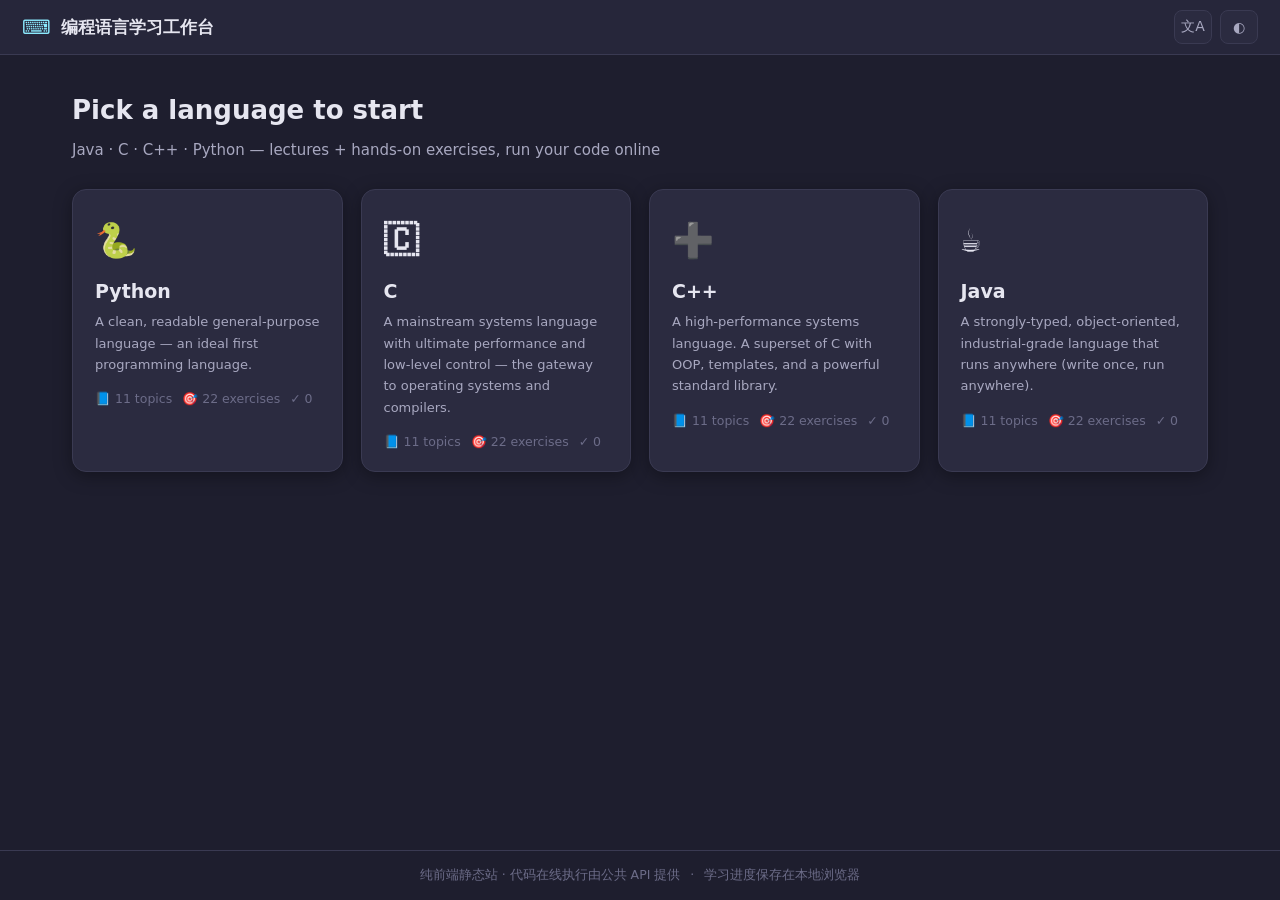
==== index.html @ d4c37d05 "refactor(content): 88 题三级提示改为引导式，不再直接给答案 - 提示①思路级：纯引导提问，不出现任何代码/API 名/字面答案 - 提示②语法级：语法骨架+占位词+易错点，核心内" ====
<!DOCTYPE html>
<html lang="zh-CN" data-theme="dark">
<head>
  <meta charset="UTF-8">
  <meta name="viewport" content="width=device-width, initial-scale=1.0">
  <meta name="description" content="Java / C / C++ / Python 交互式学习工作台 — 讲解 + 在线实战训练">
  <title>编程语言学习工作台 · Polyglot Lab</title>
  <link rel="icon" type="image/svg+xml" href="favicon.svg">
  <link rel="stylesheet" href="vendor/codemirror/codemirror.min.css">
  <link rel="stylesheet" href="vendor/codemirror/dracula.min.css">
  <link rel="stylesheet" href="style.css?v=20260908b">
</head>
<body>
  <header class="topbar">
    <a class="brand" href="#/">
      <span class="brand-icon" aria-hidden="true">⌨</span>
      <span class="brand-name" data-i18n="nav.appName">编程语言学习工作台</span>
    </a>
    <nav class="topbar-actions">
      <button id="btn-lang" class="icon-btn" title="中文 / EN" aria-label="language">文A</button>
      <button id="btn-theme" class="icon-btn" title="Theme" aria-label="theme">◐</button>
    </nav>
  </header>

  <main id="app" class="app"></main>

  <footer class="footer">
    <span data-i18n="footer.note">纯前端静态站 · 代码在线执行由公共 API 提供</span>
    <span class="footer-sep">·</span>
    <span data-i18n="footer.progressLocal">学习进度保存在本地浏览器</span>
  </footer>

  <!-- CodeMirror 5 vendored（加载失败自动降级为 textarea） -->
  <script src="vendor/codemirror/codemirror.min.js"></script>
  <script src="vendor/codemirror/clike.min.js"></script>
  <script src="vendor/codemirror/python.min.js"></script>

  <script type="module" src="js/main.js?v=20260908b"></script>
</body>
</html>
---- vendor/codemirror/codemirror.min.css ----
.CodeMirror{font-family:monospace;height:300px;color:#000;direction:ltr}.CodeMirror-lines{padding:4px 0}.CodeMirror pre.CodeMirror-line,.CodeMirror pre.CodeMirror-line-like{padding:0 4px}.CodeMirror-gutter-filler,.CodeMirror-scrollbar-filler{background-color:#fff}.CodeMirror-gutters{border-right:1px solid #ddd;background-color:#f7f7f7;white-space:nowrap}.CodeMirror-linenumber{padding:0 3px 0 5px;min-width:20px;text-align:right;color:#999;white-space:nowrap}.CodeMirror-guttermarker{color:#000}.CodeMirror-guttermarker-subtle{color:#999}.CodeMirror-cursor{border-left:1px solid #000;border-right:none;width:0}.CodeMirror div.CodeMirror-secondarycursor{border-left:1px solid silver}.cm-fat-cursor .CodeMirror-cursor{width:auto;border:0!important;background:#7e7}.cm-fat-cursor div.CodeMirror-cursors{z-index:1}.cm-fat-cursor .CodeMirror-line::selection,.cm-fat-cursor .CodeMirror-line>span::selection,.cm-fat-cursor .CodeMirror-line>span>span::selection{background:0 0}.cm-fat-cursor .CodeMirror-line::-moz-selection,.cm-fat-cursor .CodeMirror-line>span::-moz-selection,.cm-fat-cursor .CodeMirror-line>span>span::-moz-selection{background:0 0}.cm-fat-cursor{caret-color:transparent}@-moz-keyframes blink{50%{background-color:transparent}}@-webkit-keyframes blink{50%{background-color:transparent}}@keyframes blink{50%{background-color:transparent}}.cm-tab{display:inline-block;text-decoration:inherit}.CodeMirror-rulers{position:absolute;left:0;right:0;top:-50px;bottom:0;overflow:hidden}.CodeMirror-ruler{border-left:1px solid #ccc;top:0;bottom:0;position:absolute}.cm-s-default .cm-header{color:#00f}.cm-s-default .cm-quote{color:#090}.cm-negative{color:#d44}.cm-positive{color:#292}.cm-header,.cm-strong{font-weight:700}.cm-em{font-style:italic}.cm-link{text-decoration:underline}.cm-strikethrough{text-decoration:line-through}.cm-s-default .cm-keyword{color:#708}.cm-s-default .cm-atom{color:#219}.cm-s-default .cm-number{color:#164}.cm-s-default .cm-def{color:#00f}.cm-s-default .cm-variable-2{color:#05a}.cm-s-default .cm-type,.cm-s-default .cm-variable-3{color:#085}.cm-s-default .cm-comment{color:#a50}.cm-s-default .cm-string{color:#a11}.cm-s-default .cm-string-2{color:#f50}.cm-s-default .cm-meta{color:#555}.cm-s-default .cm-qualifier{color:#555}.cm-s-default .cm-builtin{color:#30a}.cm-s-default .cm-bracket{color:#997}.cm-s-default .cm-tag{color:#170}.cm-s-default .cm-attribute{color:#00c}.cm-s-default .cm-hr{color:#999}.cm-s-default .cm-link{color:#00c}.cm-s-default .cm-error{color:red}.cm-invalidchar{color:red}.CodeMirror-composing{border-bottom:2px solid}div.CodeMirror span.CodeMirror-matchingbracket{color:#0b0}div.CodeMirror span.CodeMirror-nonmatchingbracket{color:#a22}.CodeMirror-matchingtag{background:rgba(255,150,0,.3)}.CodeMirror-activeline-background{background:#e8f2ff}.CodeMirror{position:relative;overflow:hidden;background:#fff}.CodeMirror-scroll{overflow:scroll!important;margin-bottom:-50px;margin-right:-50px;padding-bottom:50px;height:100%;outline:0;position:relative;z-index:0}.CodeMirror-sizer{position:relative;border-right:50px solid transparent}.CodeMirror-gutter-filler,.CodeMirror-hscrollbar,.CodeMirror-scrollbar-filler,.CodeMirror-vscrollbar{position:absolute;z-index:6;display:none;outline:0}.CodeMirror-vscrollbar{right:0;top:0;overflow-x:hidden;overflow-y:scroll}.CodeMirror-hscrollbar{bottom:0;left:0;overflow-y:hidden;overflow-x:scroll}.CodeMirror-scrollbar-filler{right:0;bottom:0}.CodeMirror-gutter-filler{left:0;bottom:0}.CodeMirror-gutters{position:absolute;left:0;top:0;min-height:100%;z-index:3}.CodeMirror-gutter{white-space:normal;height:100%;display:inline-block;vertical-align:top;margin-bottom:-50px}.CodeMirror-gutter-wrapper{position:absolute;z-index:4;background:0 0!important;border:none!important}.CodeMirror-gutter-background{position:absolute;top:0;bottom:0;z-index:4}.CodeMirror-gutter-elt{position:absolute;cursor:default;z-index:4}.CodeMirror-gutter-wrapper ::selection{background-color:transparent}.CodeMirror-gutter-wrapper ::-moz-selection{background-color:transparent}.CodeMirror-lines{cursor:text;min-height:1px}.CodeMirror pre.CodeMirror-line,.CodeMirror pre.CodeMirror-line-like{-moz-border-radius:0;-webkit-border-radius:0;border-radius:0;border-width:0;background:0 0;font-family:inherit;font-size:inherit;margin:0;white-space:pre;word-wrap:normal;line-height:inherit;color:inherit;z-index:2;position:relative;overflow:visible;-webkit-tap-highlight-color:transparent;-webkit-font-variant-ligatures:contextual;font-variant-ligatures:contextual}.CodeMirror-wrap pre.CodeMirror-line,.CodeMirror-wrap pre.CodeMirror-line-like{word-wrap:break-word;white-space:pre-wrap;word-break:normal}.CodeMirror-linebackground{position:absolute;left:0;right:0;top:0;bottom:0;z-index:0}.CodeMirror-linewidget{position:relative;z-index:2;padding:.1px}.CodeMirror-rtl pre{direction:rtl}.CodeMirror-code{outline:0}.CodeMirror-gutter,.CodeMirror-gutters,.CodeMirror-linenumber,.CodeMirror-scroll,.CodeMirror-sizer{-moz-box-sizing:content-box;box-sizing:content-box}.CodeMirror-measure{position:absolute;width:100%;height:0;overflow:hidden;visibility:hidden}.CodeMirror-cursor{position:absolute;pointer-events:none}.CodeMirror-measure pre{position:static}div.CodeMirror-cursors{visibility:hidden;position:relative;z-index:3}div.CodeMirror-dragcursors{visibility:visible}.CodeMirror-focused div.CodeMirror-cursors{visibility:visible}.CodeMirror-selected{background:#d9d9d9}.CodeMirror-focused .CodeMirror-selected{background:#d7d4f0}.CodeMirror-crosshair{cursor:crosshair}.CodeMirror-line::selection,.CodeMirror-line>span::selection,.CodeMirror-line>span>span::selection{background:#d7d4f0}.CodeMirror-line::-moz-selection,.CodeMirror-line>span::-moz-selection,.CodeMirror-line>span>span::-moz-selection{background:#d7d4f0}.cm-searching{background-color:#ffa;background-color:rgba(255,255,0,.4)}.cm-force-border{padding-right:.1px}@media print{.CodeMirror div.CodeMirror-cursors{visibility:hidden}}.cm-tab-wrap-hack:after{content:''}span.CodeMirror-selectedtext{background:0 0}
---- vendor/codemirror/dracula.min.css ----
.cm-s-dracula .CodeMirror-gutters,.cm-s-dracula.CodeMirror{background-color:#282a36!important;color:#f8f8f2!important;border:none}.cm-s-dracula .CodeMirror-gutters{color:#282a36}.cm-s-dracula .CodeMirror-cursor{border-left:solid thin #f8f8f0}.cm-s-dracula .CodeMirror-linenumber{color:#6d8a88}.cm-s-dracula .CodeMirror-selected{background:rgba(255,255,255,.1)}.cm-s-dracula .CodeMirror-line::selection,.cm-s-dracula .CodeMirror-line>span::selection,.cm-s-dracula .CodeMirror-line>span>span::selection{background:rgba(255,255,255,.1)}.cm-s-dracula .CodeMirror-line::-moz-selection,.cm-s-dracula .CodeMirror-line>span::-moz-selection,.cm-s-dracula .CodeMirror-line>span>span::-moz-selection{background:rgba(255,255,255,.1)}.cm-s-dracula span.cm-comment{color:#6272a4}.cm-s-dracula span.cm-string,.cm-s-dracula span.cm-string-2{color:#f1fa8c}.cm-s-dracula span.cm-number{color:#bd93f9}.cm-s-dracula span.cm-variable{color:#50fa7b}.cm-s-dracula span.cm-variable-2{color:#fff}.cm-s-dracula span.cm-def{color:#50fa7b}.cm-s-dracula span.cm-operator{color:#ff79c6}.cm-s-dracula span.cm-keyword{color:#ff79c6}.cm-s-dracula span.cm-atom{color:#bd93f9}.cm-s-dracula span.cm-meta{color:#f8f8f2}.cm-s-dracula span.cm-tag{color:#ff79c6}.cm-s-dracula span.cm-attribute{color:#50fa7b}.cm-s-dracula span.cm-qualifier{color:#50fa7b}.cm-s-dracula span.cm-property{color:#66d9ef}.cm-s-dracula span.cm-builtin{color:#50fa7b}.cm-s-dracula span.cm-type,.cm-s-dracula span.cm-variable-3{color:#ffb86c}.cm-s-dracula .CodeMirror-activeline-background{background:rgba(255,255,255,.1)}.cm-s-dracula .CodeMirror-matchingbracket{text-decoration:underline;color:#fff!important}
---- style.css ----
/* ============ 主题变量 ============ */
:root, html[data-theme="dark"] {
  --bg: #1e1e2e;
  --bg-soft: #26263a;
  --bg-panel: #2b2b40;
  --bg-code: #21212f;
  --fg: #e6e6f0;
  --fg-dim: #a8a8c0;
  --fg-faint: #6c6c88;
  --accent: #8be9fd;
  --accent-strong: #4ec9d4;
  --ok: #50fa7b;
  --warn: #f1fa8c;
  --err: #ff6b7a;
  --border: #3a3a52;
  --shadow: 0 4px 18px rgba(0, 0, 0, .35);
  --cm-theme: dracula;
}
html[data-theme="light"] {
  --bg: #f5f6fa;
  --bg-soft: #ffffff;
  --bg-panel: #ffffff;
  --bg-code: #f0f1f6;
  --fg: #23263a;
  --fg-dim: #5a5e78;
  --fg-faint: #9a9eb8;
  --accent: #0891b2;
  --accent-strong: #0e7490;
  --ok: #16a34a;
  --warn: #a16207;
  --err: #dc2626;
  --border: #dde0ea;
  --shadow: 0 4px 16px rgba(30, 34, 60, .10);
  --cm-theme: default;
}

/* ============ 基础 ============ */
* { box-sizing: border-box; }
html, body { margin: 0; padding: 0; }
body {
  background: var(--bg);
  color: var(--fg);
  font-family: "Segoe UI", "PingFang SC", "Microsoft YaHei", system-ui, sans-serif;
  font-size: 15px;
  line-height: 1.65;
  min-height: 100vh;
  display: flex;
  flex-direction: column;
  transition: background .25s, color .25s;
}
code, pre, .mono { font-family: Consolas, "JetBrains Mono", "Courier New", monospace; }
a { color: var(--accent); text-decoration: none; }
a:hover { text-decoration: underline; }
button { font-family: inherit; }

/* ============ 顶栏 ============ */
.topbar {
  display: flex; align-items: center; justify-content: space-between;
  padding: 10px 22px;
  background: var(--bg-soft);
  border-bottom: 1px solid var(--border);
  position: sticky; top: 0; z-index: 50;
}
.brand { display: flex; align-items: center; gap: 10px; color: var(--fg); font-weight: 700; font-size: 17px; }
.brand:hover { text-decoration: none; }
.brand-icon { color: var(--accent); font-size: 20px; }
.topbar-actions { display: flex; gap: 8px; }
.icon-btn {
  background: var(--bg-panel); color: var(--fg-dim);
  border: 1px solid var(--border); border-radius: 8px;
  width: 38px; height: 34px; font-size: 14px; cursor: pointer;
  display: inline-flex; align-items: center; justify-content: center;
  transition: color .15s, border-color .15s;
}
.icon-btn:hover { color: var(--accent); border-color: var(--accent); }

/* ============ 布局 ============ */
.app { flex: 1; width: 100%; max-width: 1180px; margin: 0 auto; padding: 26px 22px 40px; }
.footer {
  padding: 14px 22px; text-align: center;
  color: var(--fg-faint); font-size: 12.5px;
  border-top: 1px solid var(--border);
}
.footer-sep { margin: 0 6px; }

/* ============ 首页语言卡片 ============ */
.page-head { margin: 8px 0 26px; }
.page-title { font-size: 26px; font-weight: 800; margin: 0 0 6px; }
.page-sub { color: var(--fg-dim); margin: 0; }
.lang-grid { display: grid; grid-template-columns: repeat(auto-fill, minmax(250px, 1fr)); gap: 18px; }
.lang-card {
  display: block; padding: 22px 22px 18px;
  background: var(--bg-panel); border: 1px solid var(--border); border-radius: 14px;
  color: var(--fg); box-shadow: var(--shadow);
  transition: transform .15s, border-color .15s;
  position: relative; overflow: hidden;
}
.lang-card:hover { text-decoration: none; transform: translateY(-3px); border-color: var(--accent); }
.lang-card .lc-logo { font-size: 34px; font-weight: 800; font-family: Consolas, monospace; }
.lang-card .lc-name { font-size: 19px; font-weight: 700; margin: 8px 0 4px; }
.lang-card .lc-desc { color: var(--fg-dim); font-size: 13px; min-height: 38px; }
.lang-card .lc-meta { display: flex; align-items: center; gap: 10px; margin-top: 14px; font-size: 12.5px; color: var(--fg-faint); }
.lc-badge {
  position: absolute; top: 14px; right: 14px;
  font-size: 12px; font-weight: 600;
  background: rgba(80, 250, 123, .12); color: var(--ok);
  border: 1px solid rgba(80, 250, 123, .35);
  padding: 2px 9px; border-radius: 20px;
}
.lc-badge.partial { background: rgba(241, 250, 140, .10); color: var(--warn); border-color: rgba(241, 250, 140, .35); }

/* ============ 路线图 ============ */
.roadmap-head { display: flex; align-items: baseline; justify-content: space-between; flex-wrap: wrap; gap: 10px; margin-bottom: 22px; }
.crumb { font-size: 13px; color: var(--fg-dim); margin-bottom: 14px; }
.crumb a { color: var(--accent); }
.topic-list { display: flex; flex-direction: column; gap: 10px; }
.topic-row {
  display: flex; align-items: center; gap: 16px;
  background: var(--bg-panel); border: 1px solid var(--border); border-radius: 12px;
  padding: 14px 18px; color: var(--fg);
  transition: border-color .15s, transform .15s;
}
.topic-row:hover { text-decoration: none; border-color: var(--accent); transform: translateX(3px); }
.topic-row.done { border-left: 4px solid var(--ok); }
.topic-row.active { border-left: 4px solid var(--warn); }
.topic-row.todo { border-left: 4px solid var(--border); }
.tr-status { font-size: 18px; width: 24px; text-align: center; flex: none; }
.tr-status.done { color: var(--ok); }
.tr-status.active { color: var(--warn); }
.tr-body { flex: 1; min-width: 0; }
.tr-title { font-weight: 700; font-size: 15.5px; }
.tr-sub { font-size: 12.5px; color: var(--fg-faint); margin-top: 2px; }
.tr-stars { color: var(--warn); font-size: 13px; letter-spacing: 2px; flex: none; }
.tr-arrow { color: var(--fg-faint); flex: none; }

/* 进度条 */
.progress-track { height: 8px; background: var(--bg-code); border-radius: 6px; overflow: hidden; flex: 1; min-width: 120px; }
.progress-fill { height: 100%; background: linear-gradient(90deg, var(--accent), var(--ok)); border-radius: 6px; transition: width .4s; }
.progress-line { display: flex; align-items: center; gap: 12px; }
.progress-num { font-size: 13px; color: var(--fg-dim); font-variant-numeric: tabular-nums; flex: none; }

/* ============ 知识点详情 ============ */
.topic-tabs { display: flex; gap: 6px; margin: 16px 0 20px; border-bottom: 1px solid var(--border); }
.tab-btn {
  background: none; border: none; cursor: pointer;
  color: var(--fg-dim); font-size: 15px; font-weight: 600;
  padding: 10px 18px; border-bottom: 3px solid transparent; margin-bottom: -1px;
}
.tab-btn.active { color: var(--accent); border-bottom-color: var(--accent); }

/* 讲解区 */
.lecture { max-width: 860px; }
.lecture h1 { font-size: 23px; border-bottom: 1px solid var(--border); padding-bottom: 8px; }
.lecture h2 { font-size: 19px; margin-top: 28px; }
.lecture h3 { font-size: 16px; margin-top: 22px; }
.lecture code {
  background: var(--bg-code); border: 1px solid var(--border);
  border-radius: 4px; padding: 1px 6px; font-size: 13px; color: var(--accent);
}
.lecture pre {
  background: var(--bg-code); border: 1px solid var(--border); border-radius: 10px;
  padding: 14px 16px; overflow-x: auto; position: relative;
}
.lecture pre code { background: none; border: none; padding: 0; color: var(--fg); font-size: 13.5px; line-height: 1.6; }
.lecture blockquote {
  margin: 14px 0; padding: 8px 16px; border-left: 4px solid var(--accent);
  background: var(--bg-panel); border-radius: 0 8px 8px 0; color: var(--fg-dim);
}
.lecture ul, .lecture ol { padding-left: 24px; }
.lecture table { border-collapse: collapse; margin: 14px 0; width: 100%; }
.lecture th, .lecture td { border: 1px solid var(--border); padding: 6px 12px; font-size: 13.5px; text-align: left; }
.lecture th { background: var(--bg-panel); }
.code-block-wrap { position: relative; }
.copy-btn {
  position: absolute; top: 8px; right: 8px; z-index: 2;
  background: var(--bg-panel); border: 1px solid var(--border); color: var(--fg-dim);
  border-radius: 6px; padding: 3px 10px; font-size: 12px; cursor: pointer; opacity: .75;
}
.copy-btn:hover { opacity: 1; color: var(--accent); }
.example-card { margin: 18px 0; }
.example-caption { font-size: 13.5px; color: var(--fg-dim); margin-bottom: 8px; display: flex; justify-content: space-between; align-items: center; gap: 10px; }
.load-btn {
  background: var(--bg-panel); border: 1px solid var(--border); color: var(--accent);
  border-radius: 6px; padding: 3px 12px; font-size: 12.5px; cursor: pointer; white-space: nowrap;
}
.load-btn:hover { border-color: var(--accent); }

/* ============ 实战区 ============ */
.exercise-section { display: flex; flex-direction: column; gap: 26px; }
.ex-card { background: var(--bg-panel); border: 1px solid var(--border); border-radius: 14px; overflow: hidden; }
.ex-head { padding: 16px 22px 12px; border-bottom: 1px solid var(--border); }
.ex-title { font-size: 16.5px; font-weight: 700; margin: 0 0 4px; }
.ex-title .ex-tag { color: var(--fg-faint); font-weight: 600; font-size: 13px; margin-right: 8px; }
.ex-prompt { color: var(--fg-dim); font-size: 14px; }
.ex-prompt code { background: var(--bg-code); padding: 1px 6px; border-radius: 4px; font-size: 12.5px; color: var(--accent); }
.ex-prompt pre { background: var(--bg-code); border: 1px solid var(--border); border-radius: 8px; padding: 12px 14px; overflow-x: auto; }
.ex-prompt pre code { background: none; padding: 0; }
.hint-wrap { margin: 10px 0 0; }
.hint-btns { display: flex; gap: 10px; flex-wrap: wrap; }
.hint-btn {
  background: none; border: 1px solid rgba(241, 250, 140, .35); border-radius: 999px;
  color: var(--warn); cursor: pointer; font-size: 12.5px; padding: 4px 14px; font-weight: 600;
}
.hint-btn:hover { border-color: var(--warn); }
.hint-btn.locked { opacity: .35; cursor: not-allowed; border-style: dashed; }
.hint-btn.locked:hover { border-color: rgba(241, 250, 140, .35); }
.hint-btn.revealed { opacity: .55; }
.hint-body { margin-top: 8px; display: flex; flex-direction: column; gap: 8px; }
.hint-item {
  padding: 10px 14px; background: rgba(241, 250, 140, .06); border-left: 3px solid var(--warn);
  border-radius: 0 8px 8px 0; color: var(--fg-dim); font-size: 13.5px;
}
.hint-item .hint-lv { color: var(--warn); font-weight: 700; font-size: 12px; margin-bottom: 4px; letter-spacing: .3px; }
.hint-item .hint-txt code { background: var(--bg-code); padding: 1px 6px; border-radius: 4px; font-size: 12.5px; color: var(--accent); }

/* 判题诊断块：出错位置 + 通俗解释 */
.judge-diag {
  margin: 12px 0 2px; padding: 12px 16px; border-radius: 10px;
  background: rgba(255, 176, 66, .07); border: 1px solid rgba(255, 176, 66, .35);
  font-size: 13.5px; color: var(--fg-dim); display: flex; flex-direction: column; gap: 6px;
}
.judge-diag .jd-row { line-height: 1.7; }
.judge-diag .jd-row strong { color: var(--warn); }
.judge-diag code { background: var(--bg-code); padding: 1px 6px; border-radius: 4px; font-size: 12.5px; color: var(--accent); }
.judge-stuck {
  margin-top: 12px; padding: 10px 14px; border-radius: 8px; font-size: 13px;
  background: rgba(241, 250, 140, .07); border: 1px dashed rgba(241, 250, 140, .5); color: var(--warn);
}

/* 工作区：编辑器 + 输出 */
.workspace { padding: 16px 22px 22px; }
.ws-toolbar { display: flex; gap: 10px; flex-wrap: wrap; align-items: center; margin-bottom: 12px; }
.btn {
  border: 1px solid var(--border); border-radius: 8px; cursor: pointer;
  padding: 8px 18px; font-size: 14px; font-weight: 600;
  background: var(--bg-code); color: var(--fg); display: inline-flex; align-items: center; gap: 7px;
  transition: border-color .15s, color .15s;
}
.btn:hover { border-color: var(--accent); }
.btn-primary { background: var(--accent); border-color: var(--accent-strong); color: #10131c; }
.btn-primary:hover { background: var(--accent-strong); color: #10131c; }
.btn-judge { background: transparent; border-color: var(--ok); color: var(--ok); }
.btn-judge:hover { background: rgba(80, 250, 123, .1); }
.btn:disabled { opacity: .5; cursor: not-allowed; }
.btn-running { position: relative; }
.spinner {
  width: 13px; height: 13px; border: 2px solid currentColor; border-top-color: transparent;
  border-radius: 50%; animation: spin .7s linear infinite; display: inline-block;
}
@keyframes spin { to { transform: rotate(360deg); } }
.ws-draft { font-size: 12px; color: var(--fg-faint); margin-left: auto; }

.editor-box { border: 1px solid var(--border); border-radius: 10px; overflow: hidden; }
.CodeMirror { height: 340px; font-family: Consolas, "JetBrains Mono", monospace; font-size: 14px; }
html[data-theme="light"] .CodeMirror { height: 340px; }
textarea.fallback-editor {
  width: 100%; height: 340px; resize: vertical;
  background: var(--bg-code); color: var(--fg);
  border: none; outline: none; padding: 14px;
  font-family: Consolas, monospace; font-size: 14px; line-height: 1.6;
}

/* 输出面板 */
.output-panel { margin-top: 16px; border: 1px solid var(--border); border-radius: 10px; overflow: hidden; }
.output-tabs { display: flex; background: var(--bg-code); border-bottom: 1px solid var(--border); }
.output-tab {
  background: none; border: none; cursor: pointer; color: var(--fg-faint);
  padding: 8px 16px; font-size: 13px; font-weight: 600; border-bottom: 2px solid transparent;
}
.output-tab.active { color: var(--fg); border-bottom-color: var(--accent); }
.output-tab.has-err { color: var(--err); }
.output-body { padding: 14px 16px; max-height: 300px; overflow: auto; }
.output-body pre { margin: 0; white-space: pre-wrap; word-break: break-word; font-size: 13.5px; }
.output-empty { color: var(--fg-faint); font-size: 13px; }
.output-stdout { color: var(--fg); }
.output-stderr { color: var(--err); }

/* 判题结果 */
.judge-result { margin-top: 14px; border-radius: 10px; padding: 14px 18px; border: 1px solid; font-size: 14px; }
.judge-result.pass { border-color: var(--ok); background: rgba(80, 250, 123, .08); }
.judge-result.fail { border-color: var(--err); background: rgba(255, 107, 122, .07); }
.judge-title { font-weight: 800; font-size: 15.5px; display: flex; align-items: center; gap: 8px; }
.judge-result.pass .judge-title { color: var(--ok); }
.judge-result.fail .judge-title { color: var(--err); }
.diff-grid { display: grid; grid-template-columns: 1fr 1fr; gap: 14px; margin-top: 12px; }
.diff-col h4 { margin: 0 0 6px; font-size: 12.5px; color: var(--fg-dim); font-weight: 600; }
.diff-col pre { margin: 0; background: var(--bg-code); border: 1px solid var(--border); border-radius: 8px; padding: 10px 12px; font-size: 13px; white-space: pre; overflow-x: auto; }
.diff-line.ok { color: var(--fg); }
.diff-line.bad { color: var(--err); background: rgba(255, 107, 122, .12); display: inline-block; width: 100%; min-width: max-content; padding: 0 4px; }
.judge-note { margin-top: 10px; color: var(--fg-dim); font-size: 12.5px; }

/* 运行器错误提示 */
.runner-error { margin-top: 14px; border: 1px solid var(--err); background: rgba(255, 107, 122, .07); border-radius: 10px; padding: 14px 18px; font-size: 13.5px; }
.runner-error .re-title { color: var(--err); font-weight: 700; margin-bottom: 6px; }
.runner-error pre { margin: 8px 0 0; background: var(--bg-code); border-radius: 6px; padding: 10px 12px; font-size: 12.5px; overflow-x: auto; white-space: pre-wrap; }

/* 自绘确认对话框（替代 window.confirm，兼容沙箱/无 allow-modals 环境） */
.modal-overlay { position: fixed; inset: 0; z-index: 9999; background: rgba(0, 0, 0, .55); display: flex; align-items: center; justify-content: center; animation: modal-fade .14s ease; }
.modal-box { background: var(--bg-panel); border: 1px solid var(--border); border-radius: 12px; padding: 22px 24px; max-width: 420px; width: calc(100% - 40px); box-shadow: 0 18px 48px rgba(0, 0, 0, .45); animation: modal-pop .15s ease; }
.modal-title { font-size: 15.5px; font-weight: 700; margin-bottom: 8px; color: var(--fg); }
.modal-msg { font-size: 13.5px; color: var(--fg-dim); line-height: 1.6; margin-bottom: 20px; }
.modal-actions { display: flex; justify-content: flex-end; gap: 10px; }
.modal-actions .btn { min-width: 88px; }
@keyframes modal-fade { from { opacity: 0; } to { opacity: 1; } }
@keyframes modal-pop { from { opacity: 0; transform: translateY(8px) scale(.97); } to { opacity: 1; transform: none; } }

/* 通用 */
.empty-state { text-align: center; color: var(--fg-faint); padding: 60px 0; }
.section-gap { height: 20px; }
.back-link { display: inline-flex; align-items: center; gap: 6px; font-size: 13.5px; color: var(--fg-dim); margin-bottom: 8px; }
.back-link:hover { color: var(--accent); }

/* ============ 响应式 ============ */
@media (max-width: 760px) {
  .app { padding: 18px 14px 30px; }
  .diff-grid { grid-template-columns: 1fr; }
  .tr-stars { display: none; }
  .topic-row { gap: 10px; padding: 12px 14px; }
  .CodeMirror, textarea.fallback-editor { height: 280px; }
  .brand-name { display: none; }
}
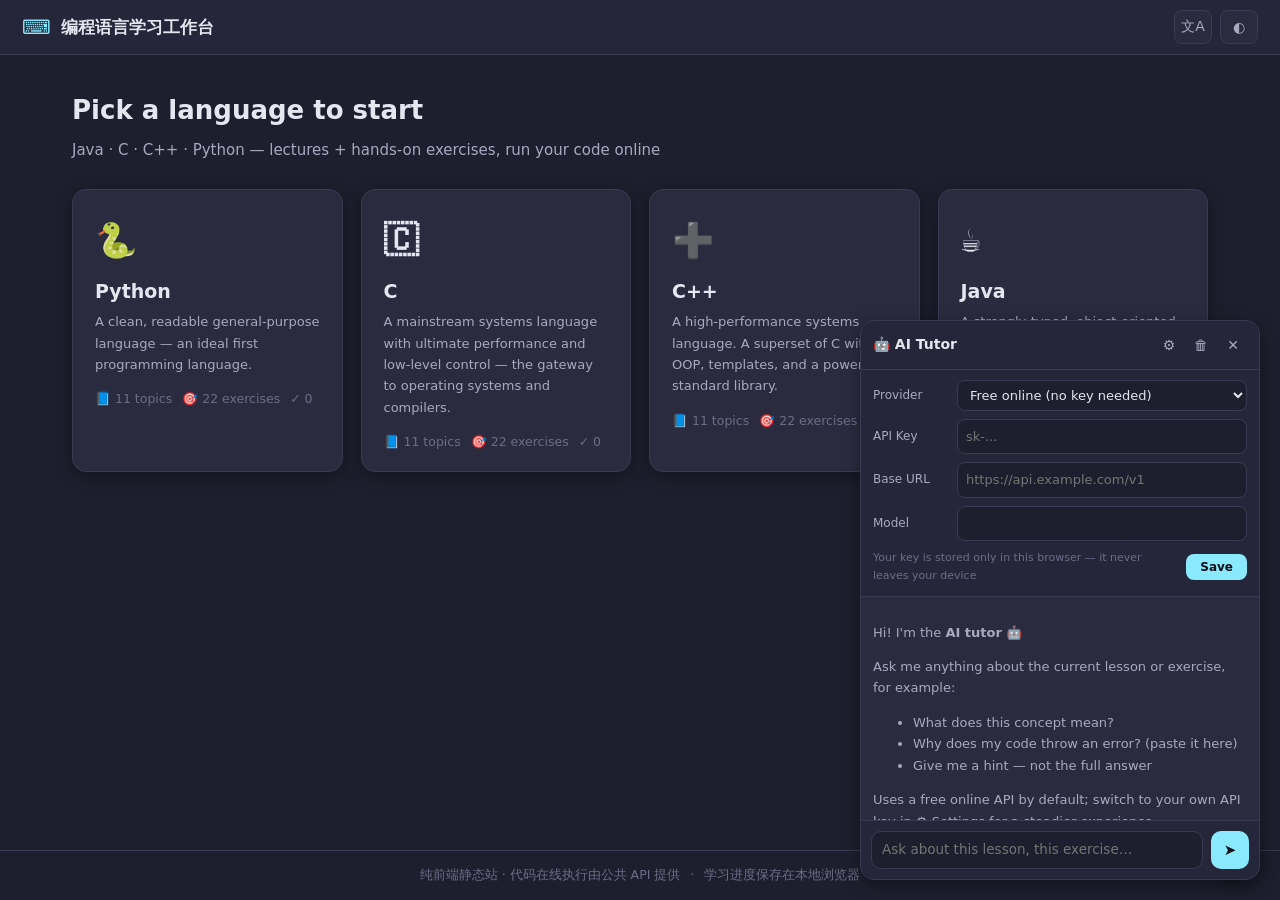
==== commit d285177e: "feat: AI tutor floating chat panel with context awareness Collapsible chat widget (bottom-right) tha" ====
--- a/index.html
+++ b/index.html
@@ -6,9 +6,13 @@
   <meta name="description" content="Java / C / C++ / Python 交互式学习工作台 — 讲解 + 在线实战训练">
   <title>编程语言学习工作台 · Polyglot Lab</title>
   <link rel="icon" type="image/svg+xml" href="favicon.svg">
+  <link rel="apple-touch-icon" href="icon.svg">
+  <link rel="manifest" href="manifest.webmanifest">
+  <meta name="theme-color" content="#1e1e2e">
   <link rel="stylesheet" href="vendor/codemirror/codemirror.min.css">
   <link rel="stylesheet" href="vendor/codemirror/dracula.min.css">
-  <link rel="stylesheet" href="style.css?v=20260908b">
+  <link rel="stylesheet" href="vendor/codemirror/show-hint.css">
+  <link rel="stylesheet" href="style.css?v=20260908f">
 </head>
 <body>
   <header class="topbar">
@@ -34,7 +38,12 @@
   <script src="vendor/codemirror/codemirror.min.js"></script>
   <script src="vendor/codemirror/clike.min.js"></script>
   <script src="vendor/codemirror/python.min.js"></script>
+  <!-- CodeMirror addons：括号自动闭合 / 匹配高亮 / 当前行高亮 / 补全下拉 -->
+  <script src="vendor/codemirror/matchbrackets.min.js"></script>
+  <script src="vendor/codemirror/closebrackets.min.js"></script>
+  <script src="vendor/codemirror/activeline.min.js"></script>
+  <script src="vendor/codemirror/show-hint.min.js"></script>
 
-  <script type="module" src="js/main.js?v=20260908b"></script>
+  <script type="module" src="js/main.js?v=20260915a"></script>
 </body>
 </html>
--- a/vendor/codemirror/show-hint.css
+++ b/vendor/codemirror/show-hint.css
@@ -0,0 +1,37 @@
+.CodeMirror-hints {
+  position: absolute;
+  z-index: 10;
+  overflow: hidden;
+  list-style: none;
+
+  margin: 0;
+  padding: 2px;
+
+  -webkit-box-shadow: 2px 3px 5px rgba(0,0,0,.2);
+  -moz-box-shadow: 2px 3px 5px rgba(0,0,0,.2);
+  box-shadow: 2px 3px 5px rgba(0,0,0,.2);
+  border-radius: 3px;
+  border: 1px solid silver;
+
+  background: white;
+  font-size: 90%;
+  font-family: monospace;
+
+  max-height: 20em;
+  overflow-y: auto;
+  box-sizing: border-box;
+}
+
+.CodeMirror-hint {
+  margin: 0;
+  padding: 0 4px;
+  border-radius: 2px;
+  white-space: pre;
+  color: black;
+  cursor: pointer;
+}
+
+li.CodeMirror-hint-active {
+  background: #08f;
+  color: white;
+}
--- a/style.css
+++ b/style.css
@@ -110,7 +110,9 @@
 .lc-badge.partial { background: rgba(241, 250, 140, .10); color: var(--warn); border-color: rgba(241, 250, 140, .35); }
 
 /* ============ 路线图 ============ */
-.roadmap-head { display: flex; align-items: baseline; justify-content: space-between; flex-wrap: wrap; gap: 10px; margin-bottom: 22px; }
+/* 居中单列学习路径：所有节点居于页面正中，右侧不再留白 */
+.roadmap-page { max-width: 760px; margin: 0 auto; }
+.roadmap-head { margin-bottom: 22px; }
 .crumb { font-size: 13px; color: var(--fg-dim); margin-bottom: 14px; }
 .crumb a { color: var(--accent); }
 .topic-list { display: flex; flex-direction: column; gap: 10px; }
@@ -132,6 +134,105 @@
 .tr-sub { font-size: 12.5px; color: var(--fg-faint); margin-top: 2px; }
 .tr-stars { color: var(--warn); font-size: 13px; letter-spacing: 2px; flex: none; }
 .tr-arrow { color: var(--fg-faint); flex: none; }
+
+/* ---- 学习路径节点图（roadmap 升级）：单列居中 + 竖线箭头 ---- */
+.roadmap-summary {
+  font-size: 13px; color: var(--fg-dim); margin-bottom: 22px;
+  display: flex; align-items: center; gap: 12px; flex-wrap: wrap;
+}
+.roadmap-summary .progress-track { flex: 0 1 200px; }
+
+.roadmap-grid {
+  display: flex; flex-direction: column; align-items: center; gap: 0;
+  position: relative;
+}
+
+/* 节点间连接线：居中竖线 + 末端箭头 */
+.path-arrow {
+  position: relative;
+  width: 2px; height: 34px;
+  margin: 2px 0;
+  background: var(--border);
+  flex: none;
+}
+.path-arrow::after {
+  content: '';
+  position: absolute; bottom: -1px; left: 50%;
+  transform: translateX(-50%);
+  border-left: 6px solid transparent;
+  border-right: 6px solid transparent;
+  border-top: 7px solid var(--border);
+}
+.path-arrow.unlocked { background: var(--accent); }
+.path-arrow.unlocked::after { border-top-color: var(--accent); }
+.path-arrow.locked { opacity: .4; }
+
+/* 节点卡片：居中，占满 roadmap-page 宽度 */
+.topic-node {
+  position: relative;
+  background: var(--bg-panel); border: 1px solid var(--border); border-radius: 14px;
+  padding: 14px 16px; color: var(--fg);
+  display: flex; align-items: center; gap: 14px;
+  transition: border-color .15s, transform .15s, opacity .15s, box-shadow .15s;
+  text-decoration: none;
+  width: 100%;
+}
+.topic-node:hover { text-decoration: none; border-color: var(--accent); transform: translateY(-1px); box-shadow: var(--shadow); }
+.topic-node.done { border-left: 4px solid var(--ok); }
+.topic-node.active { border-left: 4px solid var(--warn); }
+.topic-node.todo { border-left: 4px solid var(--border); opacity: .95; }
+.topic-node.locked { opacity: .45; cursor: not-allowed; pointer-events: auto; }
+.topic-node.locked:hover { transform: none; border-color: var(--border); box-shadow: none; }
+
+.tn-icon {
+  width: 38px; height: 38px; border-radius: 10px;
+  background: var(--bg-code); display: flex; align-items: center; justify-content: center;
+  font-size: 18px; flex: none;
+}
+.topic-node.done .tn-icon { background: rgba(80, 250, 123, .12); color: var(--ok); }
+.topic-node.active .tn-icon { background: rgba(241, 250, 140, .12); color: var(--warn); }
+
+.tn-body { flex: 1; min-width: 0; }
+.tn-title { font-weight: 700; font-size: 15px; }
+.tn-sub { font-size: 12.5px; color: var(--fg-faint); margin-top: 3px; }
+.tn-progress-bar { max-width: 220px; height: 4px; background: var(--bg-code); border-radius: 2px; overflow: hidden; margin-top: 8px; }
+.tn-progress-fill { height: 100%; background: var(--accent); border-radius: 2px; }
+
+.topic-node.locked .lock-tip {
+  position: absolute; top: 50%; left: 50%; transform: translate(-50%, -50%);
+  background: var(--bg); border: 1px solid var(--border); border-radius: 8px;
+  padding: 8px 12px; font-size: 12.5px; color: var(--fg); white-space: nowrap;
+  box-shadow: 0 6px 20px rgba(0,0,0,.3); opacity: 0; pointer-events: none;
+  transition: opacity .15s; z-index: 5;
+}
+.topic-node.locked:hover .lock-tip,
+.topic-node.locked.lock-tip-visible .lock-tip { opacity: 1; }
+
+.start-here-badge {
+  display: inline-block; background: var(--accent); color: #1a1a1a;
+  font-size: 11px; font-weight: 700; padding: 2px 7px; border-radius: 999px;
+  margin-left: 6px; vertical-align: middle;
+}
+@media (max-width: 480px) {
+  .roadmap-summary { font-size: 12.5px; }
+  .roadmap-head h1 { font-size: 21px; }
+  .topic-node { padding: 12px 14px; }
+  .tn-icon { width: 32px; height: 32px; font-size: 16px; }
+}
+
+/* ---- homeView 续学入口 ---- */
+.continue-card {
+  display: flex; align-items: center; gap: 14px;
+  background: linear-gradient(135deg, rgba(80, 250, 123, .10), rgba(139, 233, 253, .08));
+  border: 1px solid rgba(80, 250, 123, .35); border-radius: 14px;
+  padding: 16px 18px; color: var(--fg); text-decoration: none;
+  margin-bottom: 22px;
+}
+.continue-card:hover { text-decoration: none; border-color: var(--ok); }
+.cc-icon { font-size: 22px; }
+.cc-title { font-weight: 700; font-size: 15px; }
+.cc-sub { font-size: 12.5px; color: var(--fg-dim); margin-top: 2px; }
+.cc-arrow { margin-left: auto; font-size: 20px; color: var(--ok); }
 
 /* 进度条 */
 .progress-track { height: 8px; background: var(--bg-code); border-radius: 6px; overflow: hidden; flex: 1; min-width: 120px; }
@@ -289,6 +390,127 @@
 .diff-line.bad { color: var(--err); background: rgba(255, 107, 122, .12); display: inline-block; width: 100%; min-width: max-content; padding: 0 4px; }
 .judge-note { margin-top: 10px; color: var(--fg-dim); font-size: 12.5px; }
 
+/* 多用例判题状态条 */
+.judge-cases { display: flex; gap: 8px; flex-wrap: wrap; margin-top: 14px; }
+.case-chip {
+  display: inline-flex; align-items: center; gap: 5px;
+  padding: 3px 12px; border-radius: 999px;
+  border: 1px solid var(--border); background: var(--bg-panel);
+  color: var(--fg-faint); font-size: 12.5px; font-weight: 600;
+}
+.case-chip.run {
+  color: var(--accent); border-color: var(--accent);
+  background: color-mix(in srgb, var(--accent) 10%, transparent);
+  animation: chip-blink 1s ease-in-out infinite;
+}
+.case-chip.pass {
+  color: var(--ok); border-color: var(--ok);
+  background: color-mix(in srgb, var(--ok) 12%, transparent);
+}
+.case-chip.fail {
+  color: var(--err); border-color: var(--err);
+  background: color-mix(in srgb, var(--err) 10%, transparent);
+}
+.case-chip.compile {
+  color: var(--warn); border-color: var(--warn);
+  background: color-mix(in srgb, var(--warn) 10%, transparent);
+}
+.case-chip.crash {
+  color: var(--err); border-color: var(--err);
+  background: color-mix(in srgb, var(--err) 14%, transparent);
+}
+@keyframes chip-blink { 50% { opacity: .45; } }
+
+/* 精选解法折叠区（判题通过后展示，批 2 新增） */
+.solution-fold { margin-top: 12px; }
+.solution-toggle {
+  background: none; border: 1px solid rgba(80, 250, 123, .4); border-radius: 999px;
+  color: var(--ok); cursor: pointer; font-size: 13px; padding: 5px 16px; font-weight: 600;
+  display: inline-flex; align-items: center; gap: 6px;
+}
+.solution-toggle:hover { border-color: var(--ok); background: rgba(80, 250, 123, .08); }
+.solution-toggle .sol-caret { font-size: 11px; opacity: .8; }
+.solution-body {
+  margin-top: 10px; padding: 12px 16px;
+  background: color-mix(in srgb, var(--ok) 5%, var(--bg-panel));
+  border: 1px solid rgba(80, 250, 123, .25); border-radius: 10px;
+}
+.solution-note { color: var(--fg-dim); font-size: 13.5px; line-height: 1.7; margin-bottom: 10px; }
+.solution-note code { background: var(--bg-code); padding: 1px 6px; border-radius: 4px; font-size: 12.5px; color: var(--accent); }
+.solution-note strong { color: var(--fg); }
+.solution-code { margin: 0; }
+.solution-code pre {
+  margin: 0; background: var(--bg-code); border: 1px solid var(--border);
+  border-radius: 8px; padding: 12px 14px; overflow-x: auto;
+}
+.solution-code pre code { background: none; padding: 0; color: var(--fg); font-size: 13px; line-height: 1.6; }
+
+/* 逐步执行面板（批 4，仅 Python） */
+.step-area:empty { display: none; }
+.step-panel { margin-top: 16px; border: 1px solid var(--border); border-radius: 10px; overflow: hidden; background: var(--bg-panel); }
+.step-head {
+  display: flex; align-items: center; gap: 12px;
+  padding: 8px 14px; background: var(--bg-code); border-bottom: 1px solid var(--border);
+  font-size: 13px;
+}
+.step-title { font-weight: 700; color: var(--fg); }
+.step-count { color: var(--accent); font-family: Consolas, monospace; font-size: 12.5px; }
+.step-state { color: var(--fg-faint); font-size: 12.5px; flex: 1; }
+.step-mini-btn {
+  background: none; border: 1px solid transparent; border-radius: 6px; cursor: pointer;
+  color: var(--fg-dim); font-size: 13px; padding: 2px 8px; line-height: 1.4;
+}
+.step-mini-btn:hover { color: var(--fg); border-color: var(--border); background: var(--bg-soft); }
+.step-statusbar { padding: 0 14px; font-size: 13px; color: var(--fg-dim); }
+.step-statusbar:empty { display: none; }
+.step-statusbar .spinner { display: inline-block; margin-right: 6px; }
+.step-net-err { color: var(--err); padding: 10px 0; }
+.step-main { display: grid; grid-template-columns: minmax(0, 1.2fr) minmax(0, 1fr); min-height: 120px; }
+.step-code { border-right: 1px solid var(--border); overflow: auto; max-height: 360px; background: var(--bg-code); }
+.step-code pre { margin: 0; padding: 10px 0; font-size: 13px; line-height: 1.7; }
+.step-ln { display: flex; gap: 0; white-space: pre; }
+.step-ln-no {
+  flex: none; width: 40px; text-align: right; padding-right: 10px;
+  color: var(--fg-faint); user-select: none; font-size: 11.5px; line-height: inherit;
+}
+.step-ln-code { padding-right: 14px; color: var(--fg); }
+.step-ln.cur { background: rgba(139, 233, 253, .12); box-shadow: inset 3px 0 0 var(--accent); }
+html[data-theme="light"] .step-ln.cur { background: rgba(8, 145, 178, .10); }
+.step-ln.cur .step-ln-no { color: var(--accent-strong); font-weight: 700; }
+.step-vars { overflow: auto; max-height: 360px; padding: 10px 14px; }
+.step-vars-title, .step-out-title {
+  font-size: 11.5px; font-weight: 700; color: var(--fg-faint);
+  text-transform: uppercase; letter-spacing: .5px; margin-bottom: 6px;
+}
+.step-vars-empty { color: var(--fg-faint); font-size: 12.5px; }
+.step-frame { margin-bottom: 10px; }
+.step-frame-name {
+  font-size: 12px; font-weight: 700; color: var(--warn);
+  font-family: Consolas, monospace; border-bottom: 1px dashed var(--border);
+  padding-bottom: 2px; margin-bottom: 4px;
+}
+.step-var { display: flex; gap: 8px; font-family: Consolas, monospace; font-size: 12.5px; line-height: 1.6; }
+.step-var-name { color: var(--accent-strong); flex: none; min-width: 48px; }
+.step-var-val { color: var(--fg); word-break: break-all; }
+.step-bottom { border-top: 1px solid var(--border); padding: 10px 14px 12px; }
+.step-ctrl { display: flex; align-items: center; gap: 6px; margin-bottom: 10px; }
+.step-btn {
+  background: var(--bg-soft); border: 1px solid var(--border); border-radius: 6px;
+  color: var(--fg-dim); font-size: 13px; padding: 4px 10px; cursor: pointer; line-height: 1.4;
+}
+.step-btn:hover:not(:disabled) { color: var(--fg); border-color: var(--accent); }
+.step-btn:disabled { opacity: .45; cursor: default; }
+.step-slider { flex: 1; accent-color: var(--accent-strong); cursor: pointer; }
+.step-out-title { margin-bottom: 4px; }
+.step-out-body {
+  margin: 0; background: var(--bg-code); border-radius: 8px; border: 1px solid var(--border);
+  padding: 10px 12px; font-size: 13px; max-height: 160px; overflow: auto;
+  white-space: pre-wrap; word-break: break-word; min-height: 40px;
+}
+.step-out-err { color: var(--err); font-weight: 600; }
+.btn-step { border-color: var(--border); }
+.btn-step:hover { color: var(--warn); border-color: var(--warn); }
+
 /* 运行器错误提示 */
 .runner-error { margin-top: 14px; border: 1px solid var(--err); background: rgba(255, 107, 122, .07); border-radius: 10px; padding: 14px 18px; font-size: 13.5px; }
 .runner-error .re-title { color: var(--err); font-weight: 700; margin-bottom: 6px; }
@@ -318,4 +540,122 @@
   .topic-row { gap: 10px; padding: 12px 14px; }
   .CodeMirror, textarea.fallback-editor { height: 280px; }
   .brand-name { display: none; }
-}
+  .step-main { grid-template-columns: 1fr; }
+  .step-code { border-right: none; border-bottom: 1px solid var(--border); max-height: 260px; }
+  .step-vars { max-height: 200px; }
+  .step-ctrl { flex-wrap: wrap; }
+  .step-slider { flex-basis: 100%; }
+}
+
+/* ===== AI 悬浮助手 ===== */
+.ai-root { position: fixed; right: 20px; bottom: 20px; z-index: 9999; font-size: 14px; }
+
+.ai-fab {
+  width: 52px; height: 52px; border-radius: 50%;
+  border: 1px solid var(--border); background: var(--bg-panel);
+  box-shadow: var(--shadow); cursor: pointer; font-size: 24px; line-height: 1;
+  display: flex; align-items: center; justify-content: center;
+  transition: transform .18s ease, opacity .18s ease;
+}
+.ai-fab:hover { transform: scale(1.08); }
+.ai-fab-open { opacity: 0; pointer-events: none; transform: scale(.6); }
+
+.ai-panel {
+  position: fixed; right: 20px; bottom: 20px;
+  width: min(400px, calc(100vw - 24px));
+  height: min(560px, calc(100dvh - 40px));
+  display: flex; flex-direction: column;
+  background: var(--bg-panel); border: 1px solid var(--border);
+  border-radius: 14px; box-shadow: var(--shadow); overflow: hidden;
+  animation: ai-rise .18s ease;
+}
+@keyframes ai-rise { from { opacity: 0; transform: translateY(14px); } to { opacity: 1; transform: none; } }
+
+.ai-head {
+  display: flex; align-items: center; gap: 8px; padding: 10px 12px;
+  border-bottom: 1px solid var(--border); background: var(--bg-soft);
+}
+.ai-badge { font-weight: 600; white-space: nowrap; }
+.ai-ctx { flex: 1; min-width: 0; font-size: 12px; color: var(--fg-dim); overflow: hidden; text-overflow: ellipsis; white-space: nowrap; }
+.ai-head-btns { display: flex; gap: 4px; }
+.ai-icon-btn {
+  width: 28px; height: 28px; border-radius: 8px; border: none; cursor: pointer;
+  background: transparent; color: var(--fg-dim); font-size: 14px; line-height: 1;
+}
+.ai-icon-btn:hover { background: var(--bg); color: var(--fg); }
+.ai-icon-btn.ai-armed { background: var(--err); color: #fff; }
+
+/* 设置区 */
+.ai-settings {
+  display: flex; flex-direction: column; gap: 8px; padding: 10px 12px;
+  border-bottom: 1px solid var(--border); background: var(--bg-soft);
+}
+.ai-field { display: flex; align-items: center; gap: 8px; }
+.ai-field span { flex: 0 0 76px; font-size: 12px; color: var(--fg-dim); }
+.ai-field select, .ai-field input {
+  flex: 1; min-width: 0; background: var(--bg); color: var(--fg);
+  border: 1px solid var(--border); border-radius: 8px; padding: 6px 8px; font: inherit; font-size: 13px;
+}
+.ai-settings-foot { display: flex; align-items: center; justify-content: space-between; gap: 10px; }
+.ai-note { font-size: 11px; color: var(--fg-faint); }
+.ai-save {
+  flex-shrink: 0; border: none; border-radius: 8px; padding: 6px 14px; cursor: pointer;
+  background: var(--accent); color: #10101a; font-weight: 600; font-size: 12px;
+}
+.ai-save:hover { background: var(--accent-strong); }
+
+/* 消息区 */
+.ai-msgs { flex: 1; min-height: 0; overflow-y: auto; padding: 12px; display: flex; flex-direction: column; gap: 10px; }
+.ai-msg { max-width: 88%; }
+.ai-msg.ai-user { align-self: flex-end; }
+.ai-msg.ai-ai { align-self: flex-start; }
+.ai-msg.ai-err { align-self: center; max-width: 94%; }
+.ai-bubble {
+  padding: 8px 12px; border-radius: 12px; line-height: 1.55; word-break: break-word;
+  background: var(--bg-soft); border: 1px solid var(--border);
+}
+.ai-user .ai-bubble { background: var(--accent); color: #10101a; border-color: transparent; }
+.ai-err .ai-bubble { color: var(--err); }
+.ai-welcome { color: var(--fg-dim); font-size: 13px; }
+.ai-bubble pre {
+  max-width: 100%; overflow-x: auto; background: var(--bg-code);
+  border: 1px solid var(--border); border-radius: 8px; padding: 8px 10px; margin: 6px 0;
+  font-size: 12.5px;
+}
+.ai-bubble code { font-family: var(--mono, ui-monospace, Consolas, monospace); }
+.ai-bubble p { margin: 4px 0; }
+.ai-bubble ul, .ai-bubble ol { margin: 4px 0; padding-left: 20px; }
+.ai-bubble h1, .ai-bubble h2, .ai-bubble h3 { margin: 6px 0 4px; font-size: 14px; }
+.ai-bubble table { border-collapse: collapse; margin: 6px 0; font-size: 12.5px; }
+.ai-bubble th, .ai-bubble td { border: 1px solid var(--border); padding: 4px 8px; }
+
+/* typing 指示 */
+.ai-typing .ai-bubble { display: flex; align-items: center; gap: 4px; color: var(--fg-dim); }
+.ai-dot {
+  width: 5px; height: 5px; border-radius: 50%; background: var(--fg-faint);
+  animation: ai-blink 1.2s infinite;
+}
+.ai-dot:nth-child(2) { animation-delay: .2s; }
+.ai-dot:nth-child(3) { animation-delay: .4s; }
+@keyframes ai-blink { 0%, 60%, 100% { opacity: .3; } 30% { opacity: 1; } }
+
+/* 输入区 */
+.ai-input-row { display: flex; gap: 8px; align-items: flex-end; padding: 10px; border-top: 1px solid var(--border); background: var(--bg-soft); }
+.ai-input {
+  flex: 1; resize: none; max-height: 120px; font: inherit; font-size: 13.5px; line-height: 1.45;
+  background: var(--bg); color: var(--fg); border: 1px solid var(--border);
+  border-radius: 10px; padding: 8px 10px;
+}
+.ai-input:focus { outline: none; border-color: var(--accent); }
+.ai-send {
+  flex-shrink: 0; width: 38px; height: 38px; border-radius: 10px; border: none; cursor: pointer;
+  background: var(--accent); color: #10101a; font-size: 15px;
+  display: flex; align-items: center; justify-content: center;
+}
+.ai-send:hover { background: var(--accent-strong); }
+.ai-send:disabled { opacity: .5; cursor: default; }
+
+@media (max-width: 640px) {
+  .ai-root { right: 12px; bottom: 12px; }
+  .ai-panel { right: 8px; bottom: 8px; width: calc(100vw - 16px); height: calc(100dvh - 72px); }
+}
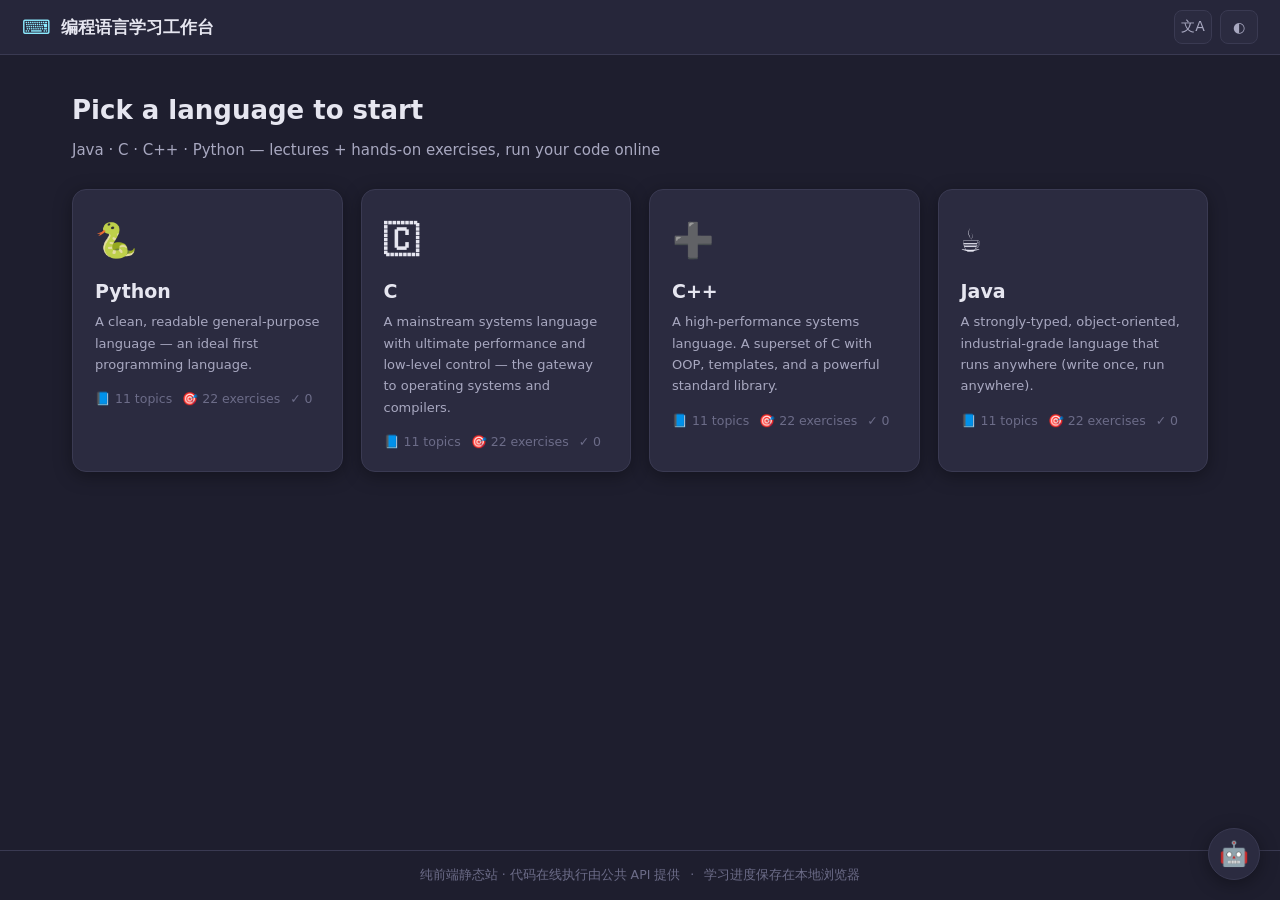
==== commit eb6b832d: "fix(ai): [hidden] 被 display:flex 覆盖，导致面板关不掉、三个按钮看似无反应 根因（CDP 实测确认）：.ai-panel / .ai-settings / .ai-fi" ====
--- a/index.html
+++ b/index.html
@@ -12,7 +12,7 @@
   <link rel="stylesheet" href="vendor/codemirror/codemirror.min.css">
   <link rel="stylesheet" href="vendor/codemirror/dracula.min.css">
   <link rel="stylesheet" href="vendor/codemirror/show-hint.css">
-  <link rel="stylesheet" href="style.css?v=20260908f">
+  <link rel="stylesheet" href="style.css?v=20260916c">
 </head>
 <body>
   <header class="topbar">
--- a/style.css
+++ b/style.css
@@ -37,6 +37,10 @@
 /* ============ 基础 ============ */
 * { box-sizing: border-box; }
 html, body { margin: 0; padding: 0; }
+/* [hidden] 兜底：作者样式里的 display:flex 会盖掉 UA 的 [hidden]{display:none}
+   （.ai-panel / .ai-settings / .ai-field 都中过招 → 面板关不掉、设置区关不掉），
+   这里用 !important 把它按住，避免以后新增组件再踩同一个坑 */
+[hidden] { display: none !important; }
 body {
   background: var(--bg);
   color: var(--fg);
@@ -549,6 +553,8 @@
 
 /* ===== AI 悬浮助手 ===== */
 .ai-root { position: fixed; right: 20px; bottom: 20px; z-index: 9999; font-size: 14px; }
+/* 移动端遮罩：面板打开时显示，点击面板外收起（兜底出口） */
+.ai-backdrop { display: none; }
 
 .ai-fab {
   width: 52px; height: 52px; border-radius: 50%;
@@ -563,7 +569,10 @@
 .ai-panel {
   position: fixed; right: 20px; bottom: 20px;
   width: min(400px, calc(100vw - 24px));
-  height: min(560px, calc(100dvh - 40px));
+  /* --app-vh 由 JS 按 visualViewport 实时写入（比 100vh 准：不含被浏览器工具栏/软键盘占掉的部分） */
+  height: calc(100vh - 40px);
+  height: min(560px, calc(var(--app-vh, 100vh) - 40px));
+  max-height: min(560px, calc(var(--app-vh, 100vh) - 40px));
   display: flex; flex-direction: column;
   background: var(--bg-panel); border: 1px solid var(--border);
   border-radius: 14px; box-shadow: var(--shadow); overflow: hidden;
@@ -574,21 +583,25 @@
 .ai-head {
   display: flex; align-items: center; gap: 8px; padding: 10px 12px;
   border-bottom: 1px solid var(--border); background: var(--bg-soft);
+  flex-shrink: 0;
 }
 .ai-badge { font-weight: 600; white-space: nowrap; }
 .ai-ctx { flex: 1; min-width: 0; font-size: 12px; color: var(--fg-dim); overflow: hidden; text-overflow: ellipsis; white-space: nowrap; }
-.ai-head-btns { display: flex; gap: 4px; }
+.ai-head-btns { display: flex; gap: 6px; flex-shrink: 0; }
 .ai-icon-btn {
-  width: 28px; height: 28px; border-radius: 8px; border: none; cursor: pointer;
-  background: transparent; color: var(--fg-dim); font-size: 14px; line-height: 1;
+  width: 32px; height: 32px; border-radius: 8px; border: none; cursor: pointer;
+  background: transparent; color: var(--fg-dim); font-size: 15px; line-height: 1;
+  display: flex; align-items: center; justify-content: center;
 }
 .ai-icon-btn:hover { background: var(--bg); color: var(--fg); }
 .ai-icon-btn.ai-armed { background: var(--err); color: #fff; }
 
-/* 设置区 */
+/* 设置区：自身限高滚动，展开帮助文档也不会把消息区/输入区挤出面板 */
 .ai-settings {
   display: flex; flex-direction: column; gap: 8px; padding: 10px 12px;
   border-bottom: 1px solid var(--border); background: var(--bg-soft);
+  min-height: 0; max-height: 52%; overflow-y: auto; -webkit-overflow-scrolling: touch;
+  flex-shrink: 1;
 }
 .ai-field { display: flex; align-items: center; gap: 8px; }
 .ai-field span { flex: 0 0 76px; font-size: 12px; color: var(--fg-dim); }
@@ -603,9 +616,23 @@
   background: var(--accent); color: #10101a; font-weight: 600; font-size: 12px;
 }
 .ai-save:hover { background: var(--accent-strong); }
+.ai-help { font-size: 12px; }
+.ai-help summary { cursor: pointer; color: var(--accent); user-select: none; }
+.ai-help summary:hover { color: var(--accent-strong); }
+.ai-help-body { margin-top: 6px; padding: 8px 10px; color: var(--fg-dim); line-height: 1.65; background: var(--bg); border: 1px solid var(--border); border-radius: 8px; }
+.ai-help-body a { color: var(--accent); }
+.ai-help-body ol { margin: 4px 0; padding-left: 18px; }
+.ai-help-body p { margin: 4px 0; }
+.ai-help-body code { background: var(--bg-code); border: 1px solid var(--border); padding: 1px 4px; border-radius: 4px; font-size: 11.5px; }
+.ai-help-body strong { color: var(--fg); }
 
 /* 消息区 */
-.ai-msgs { flex: 1; min-height: 0; overflow-y: auto; padding: 12px; display: flex; flex-direction: column; gap: 10px; }
+/* 消息区：独立滚动容器 + 阻断滚动穿透（滚到底不会带着页面一起滚） */
+.ai-msgs {
+  flex: 1; min-height: 0; overflow-y: auto; overscroll-behavior: contain;
+  -webkit-overflow-scrolling: touch;
+  padding: 12px; display: flex; flex-direction: column; gap: 10px;
+}
 .ai-msg { max-width: 88%; }
 .ai-msg.ai-user { align-self: flex-end; }
 .ai-msg.ai-ai { align-self: flex-start; }
@@ -640,7 +667,7 @@
 @keyframes ai-blink { 0%, 60%, 100% { opacity: .3; } 30% { opacity: 1; } }
 
 /* 输入区 */
-.ai-input-row { display: flex; gap: 8px; align-items: flex-end; padding: 10px; border-top: 1px solid var(--border); background: var(--bg-soft); }
+.ai-input-row { display: flex; gap: 8px; align-items: flex-end; padding: 10px; border-top: 1px solid var(--border); background: var(--bg-soft); flex-shrink: 0; }
 .ai-input {
   flex: 1; resize: none; max-height: 120px; font: inherit; font-size: 13.5px; line-height: 1.45;
   background: var(--bg); color: var(--fg); border: 1px solid var(--border);
@@ -657,5 +684,28 @@
 
 @media (max-width: 640px) {
   .ai-root { right: 12px; bottom: 12px; }
-  .ai-panel { right: 8px; bottom: 8px; width: calc(100vw - 16px); height: calc(100dvh - 72px); }
-}
+  /* 手机真·全屏面板：
+     - 左右拉开用 left/right（不用 width+100vw，避免横向滚动条把面板挤歪）
+     - 高度取 JS 写入的可视视口高度，保证头部按钮永远在屏幕内
+     - bottom 叠加 --app-bottom，软键盘弹出时整块面板上移而不被键盘盖住 */
+  .ai-panel {
+    left: 8px; right: 8px; width: auto;
+    bottom: calc(8px + var(--app-bottom, 0px));
+    height: calc(var(--app-vh, 100vh) - 16px);
+    max-height: calc(var(--app-vh, 100vh) - 16px);
+  }
+  /* 触摸目标放大到 ≥36px（原来 28px 手指点不准） */
+  .ai-icon-btn { width: 36px; height: 36px; font-size: 16px; border-radius: 10px; }
+  .ai-head { padding: 8px 8px; gap: 6px; }
+  .ai-send { width: 44px; height: 44px; font-size: 17px; }
+  .ai-input { font-size: 15px; }   /* <16px 时 iOS 会自动放大页面 */
+  .ai-msgs { padding: 10px; }
+  .ai-field span { flex: 0 0 68px; }
+  .ai-field select, .ai-field input { font-size: 15px; padding: 8px; }
+  .ai-save { padding: 8px 16px; font-size: 13px; }
+  /* 全屏面板时显示遮罩：点击面板外收起（兜底出口） */
+  .ai-root.ai-open .ai-backdrop {
+    display: block; position: fixed; inset: 0; z-index: -1;
+    background: rgba(0, 0, 0, .45);
+  }
+}
